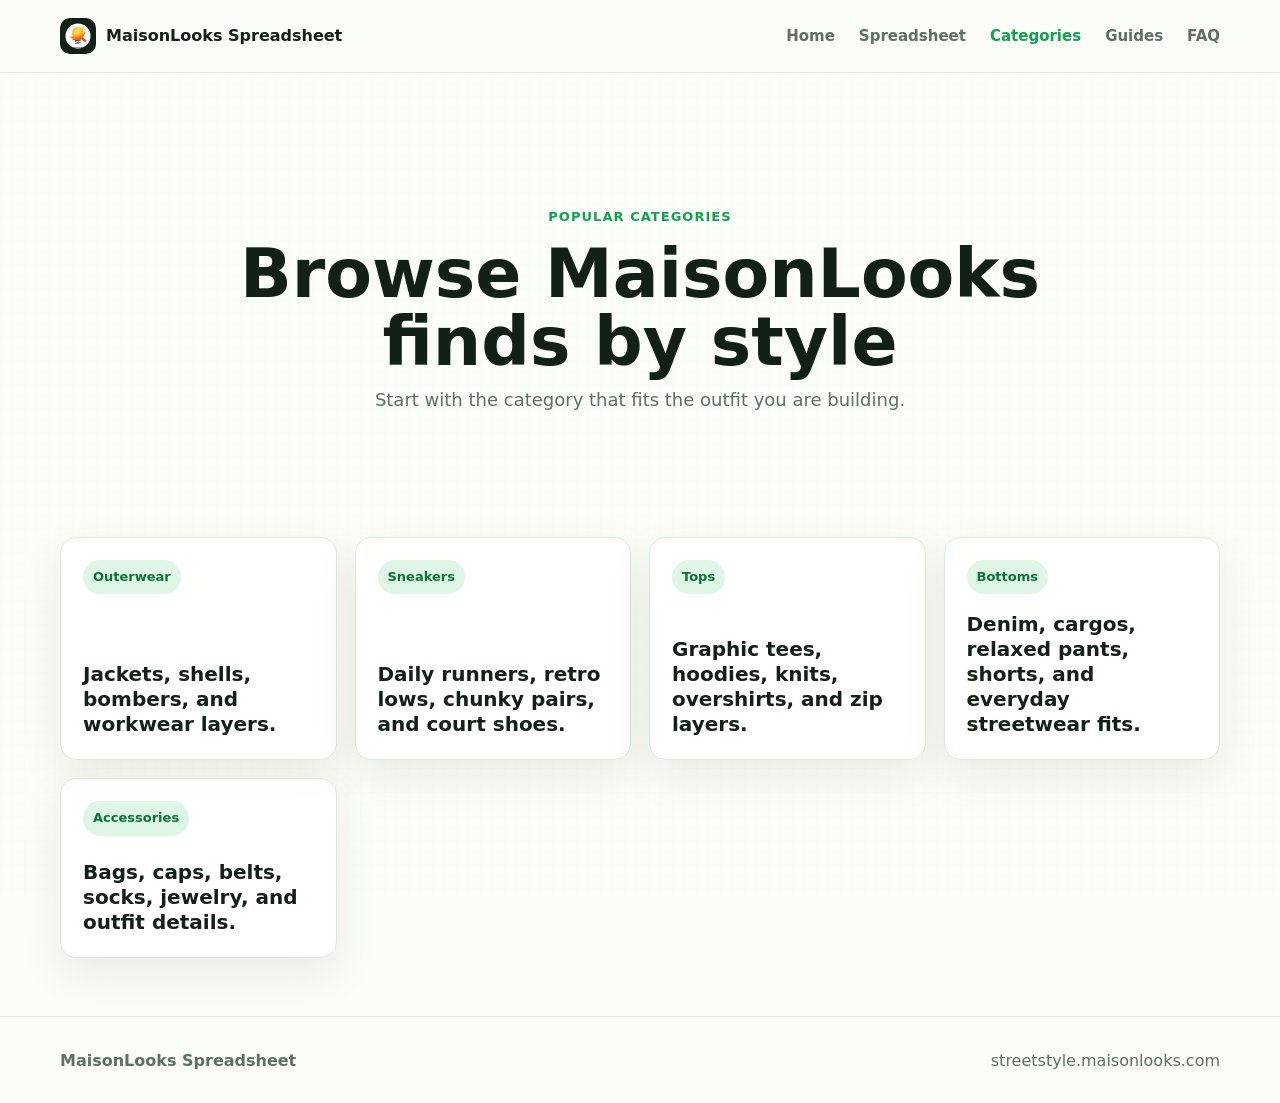
==== categories.html @ 9a5ac703 "Initial sugfinds site" ====
<!doctype html>
<html lang="en">
  <head>
    <meta charset="utf-8" />
    <meta name="viewport" content="width=device-width, initial-scale=1" />
    <title>MaisonLooks Categories | StreetStyle Finds by Style</title>
    <meta name="description" content="Browse MaisonLooks StreetStyle finds by category: outerwear, sneakers, tops, bottoms, and accessories." />
    <link rel="canonical" href="https://sugfinds.com/categories.html" />
    <link rel="icon" href="/assets/site-icon.svg" type="image/svg+xml" />
    <link rel="stylesheet" href="styles.css" />
  </head>
  <body>
    <a class="skip-link" href="#main">Skip to content</a>
    <header class="site-header">
      <nav class="nav" aria-label="Primary navigation">
        <a class="brand" href="index.html"><img class="brand-icon" src="assets/site-icon.svg" alt="SugFinds streetwear spreadsheet finds icon" width="36" height="36" /><span>MaisonLooks Spreadsheet</span></a>
        <div class="nav-links">
          <a href="index.html">Home</a>
          <a href="spreadsheet.html">Spreadsheet</a>
          <a href="categories.html" aria-current="page">Categories</a>
          <a href="guides.html">Guides</a>
          <a href="faq.html">FAQ</a>
        </div>
      </nav>
    </header>
    <main id="main">
      <section class="page-hero">
        <div class="section-inner page-hero-inner">
          <p class="eyebrow">Popular categories</p>
          <h1>Browse MaisonLooks finds by style</h1>
          <p>Start with the category that fits the outfit you are building.</p>
        </div>
      </section>
      <section class="section-inner">
        <div class="category-grid">
          <a class="category-card" href="spreadsheet.html?category=Outerwear">
            <span>Outerwear</span>
            <strong>Jackets, shells, bombers, and workwear layers.</strong>
          </a>
          <a class="category-card" href="spreadsheet.html?category=Sneakers">
            <span>Sneakers</span>
            <strong>Daily runners, retro lows, chunky pairs, and court shoes.</strong>
          </a>
          <a class="category-card" href="spreadsheet.html?category=Tops">
            <span>Tops</span>
            <strong>Graphic tees, hoodies, knits, overshirts, and zip layers.</strong>
          </a>
          <a class="category-card" href="spreadsheet.html?category=Bottoms">
            <span>Bottoms</span>
            <strong>Denim, cargos, relaxed pants, shorts, and everyday streetwear fits.</strong>
          </a>
          <a class="category-card" href="spreadsheet.html?category=Accessories">
            <span>Accessories</span>
            <strong>Bags, caps, belts, socks, jewelry, and outfit details.</strong>
          </a>
        </div>
      </section>
    </main>
    <footer class="footer">
      <div class="section-inner footer-inner">
        <p>MaisonLooks Spreadsheet</p>
        <a href="https://streetstyle.maisonlooks.com/" rel="nofollow sponsored">streetstyle.maisonlooks.com</a>
      </div>
    </footer>
  </body>
</html>
---- styles.css ----
:root {
  color-scheme: light;
  --ink: #122017;
  --muted: #5f6f63;
  --line: #dce9dd;
  --paper: #fbfdf8;
  --panel: #ffffff;
  --soft: #f0f8ed;
  --green: #12a150;
  --green-dark: #0a7336;
  --green-soft: #dff5e5;
  --shadow: 0 16px 45px rgba(18, 32, 23, 0.08);
}

* {
  box-sizing: border-box;
}

html {
  scroll-behavior: smooth;
}

body {
  margin: 0;
  background:
    linear-gradient(rgba(251, 253, 248, 0.9), rgba(251, 253, 248, 0.9)),
    linear-gradient(90deg, rgba(18, 161, 80, 0.08) 1px, transparent 1px),
    linear-gradient(rgba(18, 161, 80, 0.08) 1px, transparent 1px),
    var(--paper);
  background-size: auto, 12px 12px, 12px 12px, auto;
  background-attachment: fixed;
  color: var(--ink);
  font-family:
    Inter, ui-sans-serif, system-ui, -apple-system, BlinkMacSystemFont, "Segoe UI",
    sans-serif;
  font-size: 16px;
  line-height: 1.6;
}

a {
  color: inherit;
}

button,
input {
  font: inherit;
}

.skip-link {
  position: absolute;
  left: 16px;
  top: -60px;
  z-index: 20;
  background: var(--ink);
  color: #fff;
  padding: 10px 14px;
  border-radius: 8px;
}

.skip-link:focus {
  top: 16px;
}

.site-header {
  position: sticky;
  top: 0;
  z-index: 10;
  border-bottom: 1px solid rgba(220, 233, 221, 0.92);
  background: rgba(251, 253, 248, 0.9);
  backdrop-filter: blur(16px);
}

.nav,
.section-inner,
.hero-shell {
  width: min(1160px, calc(100% - 32px));
  margin: 0 auto;
}

.nav {
  min-height: 72px;
  display: flex;
  align-items: center;
  justify-content: space-between;
  gap: 20px;
}

.brand,
.nav-links,
.hero-actions,
.filters,
.segments,
.product-meta,
.product-actions,
.footer-inner {
  display: flex;
  align-items: center;
}

.brand {
  gap: 10px;
  font-weight: 850;
  text-decoration: none;
}

.brand-mark,
.brand-icon {
  display: grid;
  place-items: center;
  width: 36px;
  height: 36px;
  border-radius: 10px;
  background: var(--green);
  color: #fff;
  font-size: 13px;
  font-weight: 950;
}

.brand-icon {
  object-fit: cover;
  background: #fff;
}

.nav-links {
  gap: 24px;
  color: var(--muted);
  font-size: 15px;
  font-weight: 650;
}

.nav-links a,
.footer a,
.button,
.mini-link,
.category-card {
  text-decoration: none;
}

.nav-links a:hover,
.footer a:hover {
  color: var(--green);
}

.nav-links a[aria-current="page"] {
  color: var(--green);
}

.hero {
  padding: 86px 0 48px;
}

.hero-shell {
  display: grid;
  justify-items: center;
  text-align: center;
}

.eyebrow,
.section-kicker {
  margin: 0 0 12px;
  color: var(--green);
  font-size: 13px;
  font-weight: 900;
  letter-spacing: 0.08em;
  text-transform: uppercase;
}

h1,
h2,
h3,
p {
  margin-top: 0;
}

h1 {
  max-width: 920px;
  margin-bottom: 10px;
  font-size: clamp(44px, 7vw, 78px);
  line-height: 1;
  letter-spacing: 0;
}

.hero-subtitle {
  margin-bottom: 18px;
  color: var(--green);
  font-size: clamp(24px, 4vw, 40px);
  font-weight: 900;
  line-height: 1.1;
}

.hero-copy {
  max-width: 760px;
  margin-bottom: 28px;
  color: var(--muted);
  font-size: 18px;
}

.home-hero {
  padding-bottom: 34px;
}

.hero-actions {
  flex-wrap: wrap;
  justify-content: center;
  gap: 12px;
}

.button {
  min-height: 48px;
  display: inline-flex;
  align-items: center;
  justify-content: center;
  border-radius: 10px;
  padding: 12px 20px;
  font-weight: 850;
  transition: transform 180ms ease, background 180ms ease, border-color 180ms ease;
}

.button:hover,
.segment:hover,
.category-card:hover,
.product-card:hover,
.guide-card:hover,
.steps-grid article:hover {
  transform: translateY(-2px);
}

.button.primary {
  background: var(--green);
  color: #fff;
  box-shadow: 0 10px 26px rgba(18, 161, 80, 0.24);
}

.button.primary:hover {
  background: var(--green-dark);
}

.button.secondary {
  border: 1px solid var(--line);
  background: #fff;
  color: var(--ink);
}

.stats-section {
  padding: 0 0 18px;
}

.page-hero {
  padding: 76px 0 6px;
}

.page-hero-inner {
  max-width: 860px;
  text-align: center;
}

.page-hero h1 {
  margin-left: auto;
  margin-right: auto;
  font-size: clamp(40px, 6vw, 68px);
}

.page-hero p:last-child {
  max-width: 680px;
  margin: 0 auto;
  color: var(--muted);
  font-size: 18px;
}

.stats-grid {
  display: grid;
  grid-template-columns: repeat(4, minmax(0, 1fr));
  gap: 16px;
  padding-top: 0;
  padding-bottom: 0;
}

.stats-grid article,
.product-card,
.category-card,
.steps-grid article,
.guide-card,
details,
.filters,
.cta-box {
  border: 1px solid var(--line);
  border-radius: 16px;
  background: rgba(255, 255, 255, 0.9);
  box-shadow: var(--shadow);
}

.stats-grid article {
  display: grid;
  gap: 4px;
  justify-items: center;
  padding: 24px 18px;
  text-align: center;
}

.stats-grid strong {
  color: var(--green);
  font-size: 34px;
  line-height: 1;
}

.stats-grid span {
  color: var(--muted);
  font-weight: 700;
}

.section-inner {
  padding: 58px 0;
}

.section-heading {
  margin: 0 auto 30px;
}

.section-heading.centered {
  max-width: 760px;
  text-align: center;
}

.home-feature {
  padding-top: 38px;
}

.home-paths {
  padding-top: 44px;
}

h2 {
  margin-bottom: 12px;
  font-size: clamp(30px, 4.6vw, 52px);
  line-height: 1.08;
  letter-spacing: 0;
}

h3 {
  margin-bottom: 8px;
  font-size: 20px;
  line-height: 1.25;
}

.section-heading p:last-child,
.product-card p,
.steps-grid p,
.guide-card p,
details p,
.cta-box p {
  color: var(--muted);
}

.filters {
  flex-wrap: wrap;
  justify-content: space-between;
  gap: 18px;
  margin-bottom: 24px;
  padding: 18px;
}

.search-field {
  flex: 1 1 300px;
  display: grid;
  gap: 7px;
  color: var(--muted);
  font-size: 13px;
  font-weight: 800;
}

.search-field input {
  width: 100%;
  min-height: 48px;
  border: 1px solid var(--line);
  border-radius: 12px;
  padding: 0 14px;
  color: var(--ink);
  background: #fff;
  outline: none;
}

.search-field input:focus,
.segment:focus-visible,
.button:focus-visible,
a:focus-visible,
summary:focus-visible {
  outline: 3px solid rgba(18, 161, 80, 0.22);
  outline-offset: 2px;
}

.segments {
  flex-wrap: wrap;
  gap: 8px;
  margin: 0;
  padding: 0;
  border: 0;
}

.segments legend {
  width: 100%;
  margin-bottom: 7px;
  color: var(--muted);
  font-size: 13px;
  font-weight: 800;
}

.segment {
  min-height: 42px;
  border: 1px solid var(--line);
  border-radius: 999px;
  background: #fff;
  color: var(--muted);
  padding: 8px 13px;
  cursor: pointer;
  font-weight: 800;
  transition: transform 180ms ease, background 180ms ease, color 180ms ease;
}

.segment.active {
  border-color: var(--green);
  background: var(--green);
  color: #fff;
}

.product-grid {
  display: grid;
  grid-template-columns: repeat(3, minmax(0, 1fr));
  gap: 18px;
}

.product-card {
  display: grid;
  grid-template-rows: auto 1fr;
  overflow: hidden;
  transition: transform 180ms ease;
}

.product-link-card {
  color: inherit;
  text-decoration: none;
}

.product-link-card .product-actions {
  justify-content: flex-end;
}

.product-card img {
  display: block;
  width: 100%;
  aspect-ratio: 4 / 3;
  object-fit: cover;
  background: var(--soft);
}

.product-body {
  display: grid;
  gap: 12px;
  padding: 18px;
}

.product-meta {
  flex-wrap: wrap;
  gap: 8px;
}

.pill {
  min-height: 28px;
  display: inline-flex;
  align-items: center;
  border-radius: 999px;
  background: var(--green-soft);
  color: var(--green-dark);
  padding: 4px 9px;
  font-size: 12px;
  font-weight: 900;
}

.product-card p {
  margin-bottom: 0;
}

.product-actions {
  justify-content: space-between;
  gap: 12px;
  margin-top: auto;
}

.price {
  font-weight: 950;
}

.mini-link {
  min-height: 40px;
  display: inline-flex;
  align-items: center;
  border-radius: 10px;
  background: var(--ink);
  color: #fff;
  padding: 8px 12px;
  font-weight: 850;
}

.empty-state {
  grid-column: 1 / -1;
  padding: 28px;
  border: 1px dashed var(--line);
  border-radius: 16px;
  background: rgba(255, 255, 255, 0.8);
  color: var(--muted);
  text-align: center;
}

.category-grid,
.guide-grid,
.why-grid {
  display: grid;
  grid-template-columns: repeat(4, minmax(0, 1fr));
  gap: 18px;
}

.guide-grid,
.why-grid {
  grid-template-columns: repeat(3, minmax(0, 1fr));
}

.category-card {
  min-height: 180px;
  display: grid;
  align-content: space-between;
  gap: 18px;
  padding: 22px;
  transition: transform 180ms ease;
}

.category-card span {
  width: fit-content;
  border-radius: 999px;
  background: var(--green-soft);
  color: var(--green-dark);
  padding: 7px 10px;
  font-size: 13px;
  font-weight: 900;
}

.category-card strong {
  font-size: 20px;
  line-height: 1.25;
}

.steps-grid {
  display: grid;
  grid-template-columns: repeat(3, minmax(0, 1fr));
  gap: 18px;
}

.steps-grid article,
.guide-card {
  padding: 24px;
  transition: transform 180ms ease;
}

.steps-grid span {
  width: 44px;
  height: 44px;
  display: grid;
  place-items: center;
  margin-bottom: 18px;
  border-radius: 999px;
  background: var(--green);
  color: #fff;
  font-weight: 950;
}

.guide-card p {
  margin-bottom: 0;
}

.faq-list {
  max-width: 860px;
  display: grid;
  gap: 12px;
  margin: 0 auto;
}

details {
  overflow: hidden;
}

summary {
  cursor: pointer;
  padding: 18px 20px;
  font-weight: 900;
}

details p {
  margin: 0;
  padding: 0 20px 20px;
}

.cta-section {
  padding: 10px 0 70px;
}

.cta-box {
  display: grid;
  justify-items: center;
  text-align: center;
  padding: 46px 24px;
}

.cta-box h2 {
  max-width: 720px;
}

.cta-box p {
  max-width: 620px;
  margin-bottom: 24px;
}

.footer {
  border-top: 1px solid var(--line);
  background: rgba(251, 253, 248, 0.9);
}

.footer-inner {
  min-height: 86px;
  justify-content: space-between;
  gap: 16px;
  padding: 24px 0;
  color: var(--muted);
}

.footer p {
  margin: 0;
  font-weight: 800;
}

@media (max-width: 940px) {
  .nav {
    min-height: auto;
    align-items: flex-start;
    flex-direction: column;
    padding: 16px 0;
  }

  .nav-links {
    width: 100%;
    gap: 18px;
    overflow-x: auto;
    padding-bottom: 3px;
  }

  .hero {
    padding-top: 76px;
  }

  .stats-grid,
  .product-grid,
  .category-grid,
  .guide-grid,
  .why-grid,
  .steps-grid {
    grid-template-columns: repeat(2, minmax(0, 1fr));
  }
}

@media (max-width: 640px) {
  .hero {
    padding: 58px 0 44px;
  }

  .section-inner {
    padding: 52px 0;
  }

  .stats-grid,
  .product-grid,
  .category-grid,
  .guide-grid,
  .why-grid,
  .steps-grid {
    grid-template-columns: 1fr;
  }

  .filters,
  .footer-inner,
  .product-actions {
    align-items: stretch;
    flex-direction: column;
  }

  .button,
  .mini-link {
    width: 100%;
  }

  .hero-copy {
    font-size: 17px;
  }
}

@media (prefers-reduced-motion: reduce) {
  *,
  *::before,
  *::after {
    scroll-behavior: auto !important;
    transition-duration: 0.01ms !important;
    animation-duration: 0.01ms !important;
    animation-iteration-count: 1 !important;
  }
}
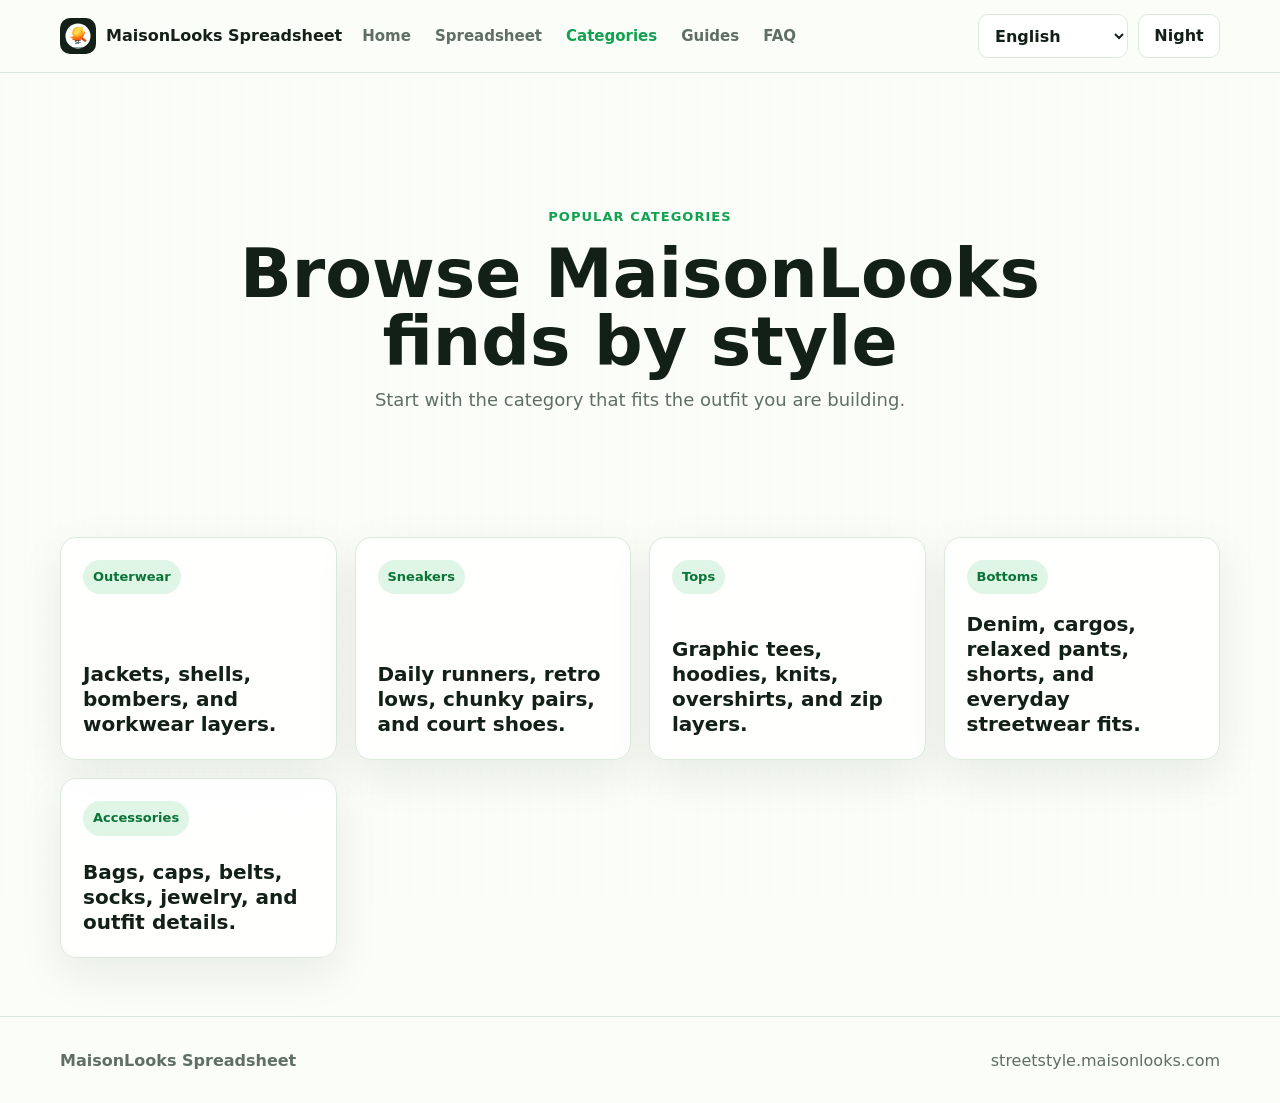
==== commit e80f5330: "Add language and night mode controls" ====
--- a/categories.html
+++ b/categories.html
@@ -62,5 +62,6 @@
         <a href="https://streetstyle.maisonlooks.com/" rel="nofollow sponsored">streetstyle.maisonlooks.com</a>
       </div>
     </footer>
+    <script src="script.js"></script>
   </body>
 </html>
--- a/styles.css
+++ b/styles.css
@@ -10,6 +10,30 @@
   --green-dark: #0a7336;
   --green-soft: #dff5e5;
   --shadow: 0 16px 45px rgba(18, 32, 23, 0.08);
+  --header-bg: rgba(251, 253, 248, 0.9);
+  --panel-bg: rgba(255, 255, 255, 0.9);
+  --input-bg: #ffffff;
+  --grid-line: rgba(18, 161, 80, 0.08);
+  --page-wash: rgba(251, 253, 248, 0.9);
+}
+
+:root[data-theme="dark"] {
+  color-scheme: dark;
+  --ink: #eff8f1;
+  --muted: #b5c5b9;
+  --line: #294134;
+  --paper: #0d1510;
+  --panel: #142019;
+  --soft: #17291f;
+  --green: #39d47b;
+  --green-dark: #8af0b0;
+  --green-soft: #183c28;
+  --shadow: 0 18px 48px rgba(0, 0, 0, 0.34);
+  --header-bg: rgba(13, 21, 16, 0.9);
+  --panel-bg: rgba(20, 32, 25, 0.92);
+  --input-bg: #101a14;
+  --grid-line: rgba(57, 212, 123, 0.08);
+  --page-wash: rgba(13, 21, 16, 0.9);
 }
 
 * {
@@ -23,9 +47,9 @@
 body {
   margin: 0;
   background:
-    linear-gradient(rgba(251, 253, 248, 0.9), rgba(251, 253, 248, 0.9)),
-    linear-gradient(90deg, rgba(18, 161, 80, 0.08) 1px, transparent 1px),
-    linear-gradient(rgba(18, 161, 80, 0.08) 1px, transparent 1px),
+    linear-gradient(var(--page-wash), var(--page-wash)),
+    linear-gradient(90deg, var(--grid-line) 1px, transparent 1px),
+    linear-gradient(var(--grid-line) 1px, transparent 1px),
     var(--paper);
   background-size: auto, 12px 12px, 12px 12px, auto;
   background-attachment: fixed;
@@ -42,7 +66,8 @@
 }
 
 button,
-input {
+input,
+select {
   font: inherit;
 }
 
@@ -65,8 +90,8 @@
   position: sticky;
   top: 0;
   z-index: 10;
-  border-bottom: 1px solid rgba(220, 233, 221, 0.92);
-  background: rgba(251, 253, 248, 0.9);
+  border-bottom: 1px solid var(--line);
+  background: var(--header-bg);
   backdrop-filter: blur(16px);
 }
 
@@ -128,6 +153,51 @@
   font-weight: 650;
 }
 
+.site-controls {
+  display: flex;
+  align-items: center;
+  gap: 10px;
+  margin-left: auto;
+}
+
+.language-control select,
+.theme-toggle {
+  min-height: 44px;
+  border: 1px solid var(--line);
+  border-radius: 10px;
+  background: var(--input-bg);
+  color: var(--ink);
+  font-weight: 750;
+}
+
+.language-control select {
+  min-width: 136px;
+  padding: 0 12px;
+  cursor: pointer;
+}
+
+.theme-toggle {
+  min-width: 82px;
+  padding: 0 14px;
+  cursor: pointer;
+  transition: background 180ms ease, border-color 180ms ease, color 180ms ease;
+}
+
+.theme-toggle[aria-pressed="true"] {
+  border-color: var(--green);
+  background: var(--green-soft);
+  color: var(--green-dark);
+}
+
+.visually-hidden {
+  position: absolute;
+  width: 1px;
+  height: 1px;
+  overflow: hidden;
+  clip: rect(0 0 0 0);
+  white-space: nowrap;
+}
+
 .nav-links a,
 .footer a,
 .button,
@@ -237,7 +307,7 @@
 
 .button.secondary {
   border: 1px solid var(--line);
-  background: #fff;
+  background: var(--input-bg);
   color: var(--ink);
 }
 
@@ -285,7 +355,7 @@
 .cta-box {
   border: 1px solid var(--line);
   border-radius: 16px;
-  background: rgba(255, 255, 255, 0.9);
+  background: var(--panel-bg);
   box-shadow: var(--shadow);
 }
 
@@ -375,11 +445,13 @@
   border-radius: 12px;
   padding: 0 14px;
   color: var(--ink);
-  background: #fff;
+  background: var(--input-bg);
   outline: none;
 }
 
 .search-field input:focus,
+.language-control select:focus-visible,
+.theme-toggle:focus-visible,
 .segment:focus-visible,
 .button:focus-visible,
 a:focus-visible,
@@ -408,7 +480,7 @@
   min-height: 42px;
   border: 1px solid var(--line);
   border-radius: 999px;
-  background: #fff;
+  background: var(--input-bg);
   color: var(--muted);
   padding: 8px 13px;
   cursor: pointer;
@@ -505,7 +577,7 @@
   padding: 28px;
   border: 1px dashed var(--line);
   border-radius: 16px;
-  background: rgba(255, 255, 255, 0.8);
+  background: var(--panel-bg);
   color: var(--muted);
   text-align: center;
 }
@@ -619,7 +691,7 @@
 
 .footer {
   border-top: 1px solid var(--line);
-  background: rgba(251, 253, 248, 0.9);
+  background: var(--header-bg);
 }
 
 .footer-inner {
@@ -648,6 +720,12 @@
     gap: 18px;
     overflow-x: auto;
     padding-bottom: 3px;
+  }
+
+  .site-controls {
+    width: 100%;
+    margin-left: 0;
+    justify-content: space-between;
   }
 
   .hero {
@@ -687,6 +765,16 @@
   .product-actions {
     align-items: stretch;
     flex-direction: column;
+  }
+
+  .site-controls {
+    align-items: stretch;
+    flex-direction: column;
+  }
+
+  .language-control select,
+  .theme-toggle {
+    width: 100%;
   }
 
   .button,
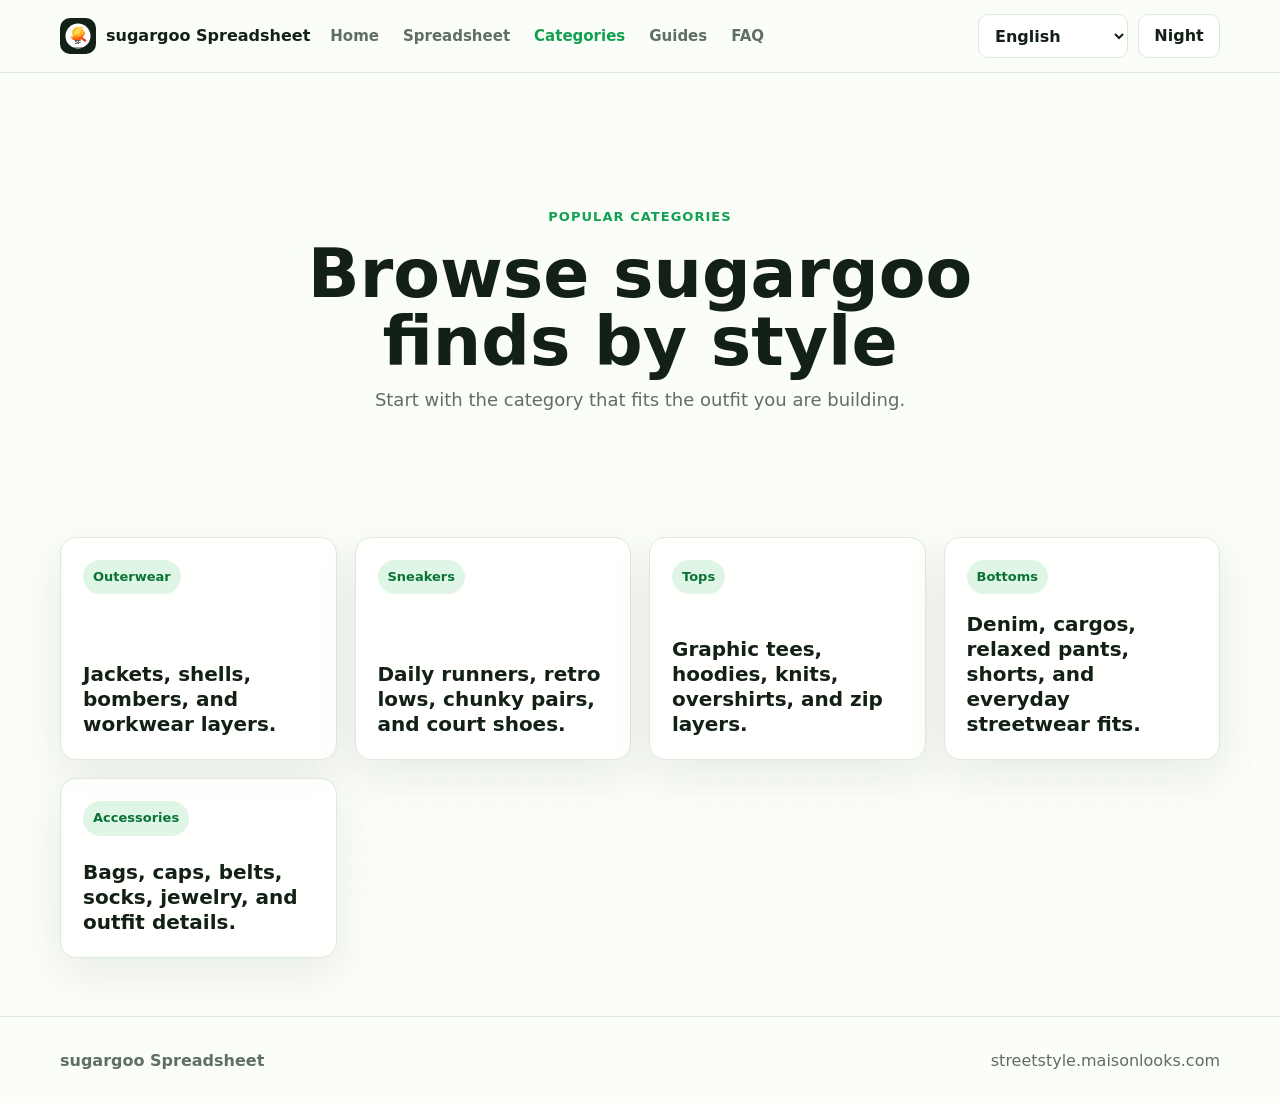
==== commit fd804a2c: "Update Sugargoo content and guides" ====
--- a/categories.html
+++ b/categories.html
@@ -3,8 +3,8 @@
   <head>
     <meta charset="utf-8" />
     <meta name="viewport" content="width=device-width, initial-scale=1" />
-    <title>MaisonLooks Categories | StreetStyle Finds by Style</title>
-    <meta name="description" content="Browse MaisonLooks StreetStyle finds by category: outerwear, sneakers, tops, bottoms, and accessories." />
+    <title>sugargoo Categories | StreetStyle Finds by Style</title>
+    <meta name="description" content="Browse sugargoo StreetStyle finds by category: outerwear, sneakers, tops, bottoms, and accessories." />
     <link rel="canonical" href="https://sugfinds.com/categories.html" />
     <link rel="icon" href="/assets/site-icon.svg" type="image/svg+xml" />
     <link rel="stylesheet" href="styles.css" />
@@ -13,7 +13,7 @@
     <a class="skip-link" href="#main">Skip to content</a>
     <header class="site-header">
       <nav class="nav" aria-label="Primary navigation">
-        <a class="brand" href="index.html"><img class="brand-icon" src="assets/site-icon.svg" alt="SugFinds streetwear spreadsheet finds icon" width="36" height="36" /><span>MaisonLooks Spreadsheet</span></a>
+        <a class="brand" href="index.html"><img class="brand-icon" src="assets/site-icon.svg" alt="SugFinds streetwear spreadsheet finds icon" width="36" height="36" /><span>sugargoo Spreadsheet</span></a>
         <div class="nav-links">
           <a href="index.html">Home</a>
           <a href="spreadsheet.html">Spreadsheet</a>
@@ -27,7 +27,7 @@
       <section class="page-hero">
         <div class="section-inner page-hero-inner">
           <p class="eyebrow">Popular categories</p>
-          <h1>Browse MaisonLooks finds by style</h1>
+          <h1>Browse sugargoo finds by style</h1>
           <p>Start with the category that fits the outfit you are building.</p>
         </div>
       </section>
@@ -58,7 +58,7 @@
     </main>
     <footer class="footer">
       <div class="section-inner footer-inner">
-        <p>MaisonLooks Spreadsheet</p>
+        <p>sugargoo Spreadsheet</p>
         <a href="https://streetstyle.maisonlooks.com/" rel="nofollow sponsored">streetstyle.maisonlooks.com</a>
       </div>
     </footer>
--- a/styles.css
+++ b/styles.css
@@ -647,6 +647,101 @@
   margin-bottom: 0;
 }
 
+.guide-article-section {
+  padding-top: 10px;
+}
+
+.long-guide {
+  max-width: 900px;
+  margin: 0 auto;
+  padding: 34px;
+  border: 1px solid var(--line);
+  border-radius: 16px;
+  background: var(--panel-bg);
+  box-shadow: var(--shadow);
+}
+
+.long-guide h2 {
+  max-width: 760px;
+}
+
+.guide-lead {
+  max-width: 780px;
+  color: var(--muted);
+  font-size: 18px;
+}
+
+.article-copy {
+  display: grid;
+  gap: 18px;
+  margin-top: 26px;
+}
+
+.article-copy p {
+  margin: 0;
+  color: var(--muted);
+}
+
+.guide-steps {
+  display: grid;
+  gap: 18px;
+  margin: 28px 0 0;
+  padding: 0;
+  list-style: none;
+  counter-reset: guide-step;
+}
+
+.guide-steps li {
+  position: relative;
+  display: grid;
+  gap: 8px;
+  padding: 20px 20px 20px 76px;
+  border: 1px solid var(--line);
+  border-radius: 14px;
+  background: var(--input-bg);
+  counter-increment: guide-step;
+}
+
+.guide-steps li::before {
+  content: counter(guide-step);
+  position: absolute;
+  left: 20px;
+  top: 22px;
+  width: 36px;
+  height: 36px;
+  display: grid;
+  place-items: center;
+  border-radius: 999px;
+  background: var(--green);
+  color: #fff;
+  font-weight: 950;
+}
+
+.guide-steps h3,
+.guide-steps p,
+.guide-note p {
+  margin: 0;
+}
+
+.guide-steps p,
+.guide-note p {
+  color: var(--muted);
+}
+
+.guide-note {
+  display: grid;
+  gap: 6px;
+  margin-top: 22px;
+  padding: 18px 20px;
+  border: 1px solid var(--line);
+  border-radius: 14px;
+  background: var(--soft);
+}
+
+.guide-note strong {
+  color: var(--green-dark);
+}
+
 .faq-list {
   max-width: 860px;
   display: grid;
@@ -784,6 +879,19 @@
 
   .hero-copy {
     font-size: 17px;
+  }
+
+  .long-guide {
+    padding: 24px 18px;
+  }
+
+  .guide-steps li {
+    padding: 72px 18px 18px;
+  }
+
+  .guide-steps li::before {
+    left: 18px;
+    top: 18px;
   }
 }
 
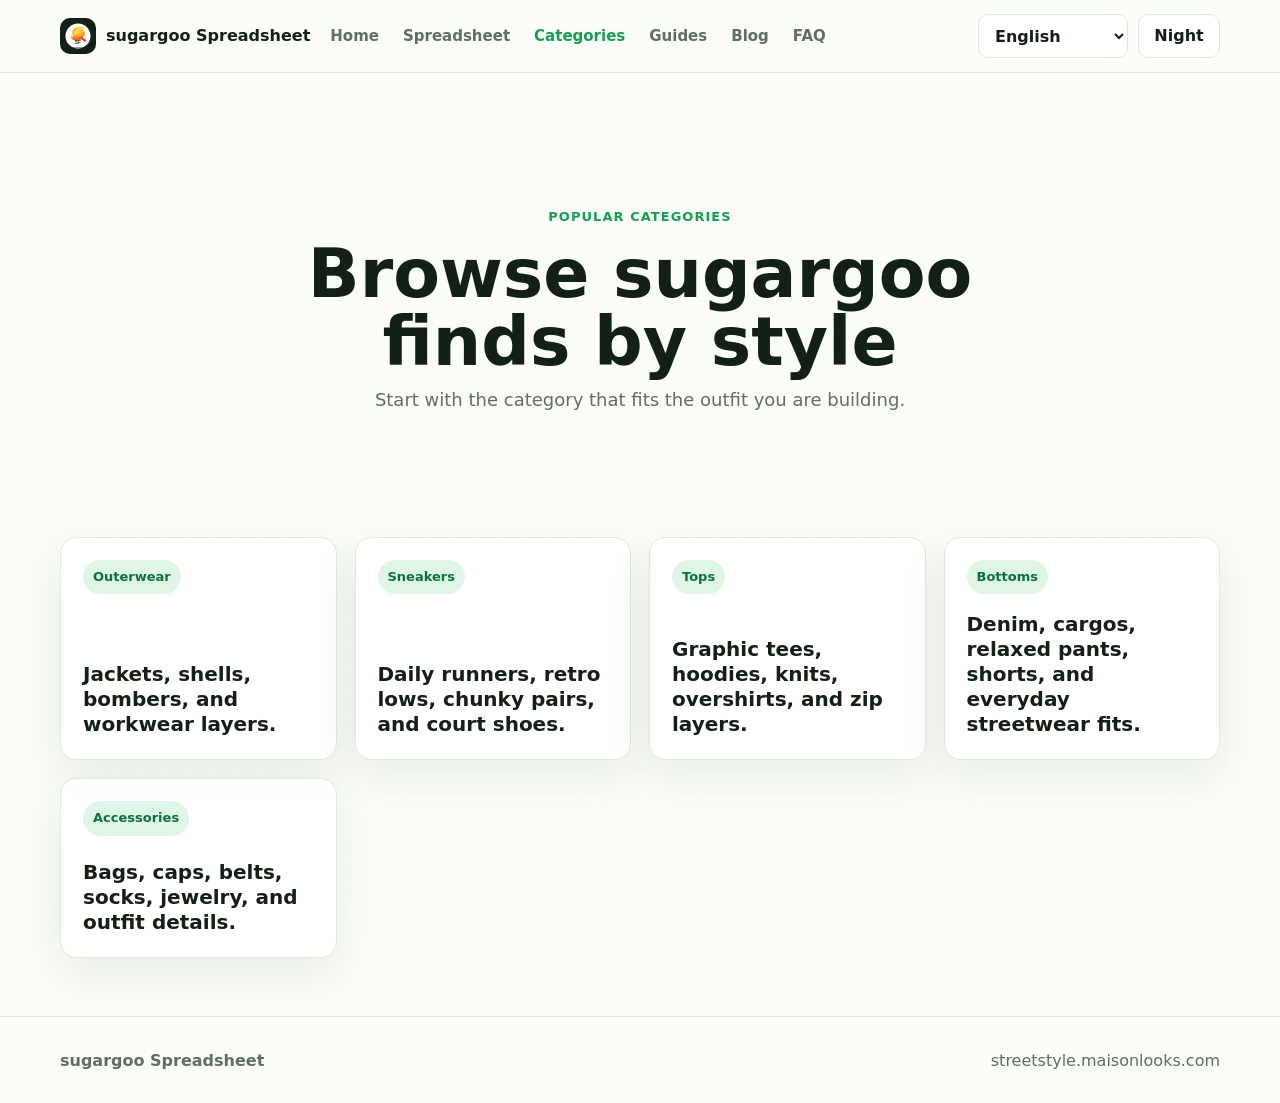
==== commit 715fdf69: "update SEO copy and product cards" ====
--- a/categories.html
+++ b/categories.html
@@ -19,6 +19,7 @@
           <a href="spreadsheet.html">Spreadsheet</a>
           <a href="categories.html" aria-current="page">Categories</a>
           <a href="guides.html">Guides</a>
+          <a href="blog.html">Blog</a>
           <a href="faq.html">FAQ</a>
         </div>
       </nav>
--- a/styles.css
+++ b/styles.css
@@ -311,6 +311,55 @@
   color: var(--ink);
 }
 
+.hero-search {
+  width: min(100%, 840px);
+  margin-top: 22px;
+  display: grid;
+  grid-template-columns: minmax(0, 1fr) auto;
+  gap: 10px;
+  border: 1px solid rgba(18, 161, 80, 0.34);
+  border-radius: 16px;
+  padding: 10px;
+  background: rgba(240, 255, 246, 0.9);
+  box-shadow:
+    0 0 0 8px rgba(35, 202, 112, 0.08),
+    0 18px 46px rgba(18, 161, 80, 0.2);
+}
+
+.hero-search input {
+  min-width: 0;
+  border: 1px solid rgba(18, 161, 80, 0.28);
+  border-radius: 12px;
+  padding: 14px 16px;
+  background: #fff;
+  color: var(--ink);
+  font: inherit;
+  font-size: 17px;
+  outline: none;
+}
+
+.hero-search input:focus {
+  border-color: var(--green);
+  box-shadow: 0 0 0 4px rgba(35, 202, 112, 0.2);
+}
+
+.hero-search button {
+  min-height: 52px;
+  border: 0;
+  border-radius: 12px;
+  padding: 0 24px;
+  background: var(--green);
+  color: #fff;
+  font: inherit;
+  font-weight: 900;
+  cursor: pointer;
+  box-shadow: 0 10px 24px rgba(18, 161, 80, 0.26);
+}
+
+.hero-search button:hover {
+  background: var(--green-dark);
+}
+
 .stats-section {
   padding: 0 0 18px;
 }
@@ -584,6 +633,7 @@
 
 .category-grid,
 .guide-grid,
+.blog-grid,
 .why-grid {
   display: grid;
   grid-template-columns: repeat(4, minmax(0, 1fr));
@@ -591,6 +641,7 @@
 }
 
 .guide-grid,
+.blog-grid,
 .why-grid {
   grid-template-columns: repeat(3, minmax(0, 1fr));
 }
@@ -631,6 +682,81 @@
   transition: transform 180ms ease;
 }
 
+.blog-card {
+  display: grid;
+  gap: 14px;
+  align-content: start;
+  padding: 24px;
+  border: 1px solid var(--line);
+  border-radius: 16px;
+  background: var(--panel-bg);
+  box-shadow: var(--shadow);
+  transition: transform 180ms ease;
+}
+
+.blog-card:hover {
+  transform: translateY(-2px);
+}
+
+.blog-card span {
+  width: fit-content;
+  border-radius: 999px;
+  background: var(--green-soft);
+  color: var(--green-dark);
+  padding: 6px 10px;
+  font-size: 12px;
+  font-weight: 900;
+}
+
+.blog-card h2 {
+  margin-bottom: 0;
+  font-size: 24px;
+}
+
+.blog-card p {
+  margin-bottom: 4px;
+  color: var(--muted);
+}
+
+.article-meta {
+  margin: 0;
+  color: var(--muted);
+  font-size: 14px;
+  font-weight: 700;
+}
+
+.article-page {
+  width: min(900px, calc(100% - 32px));
+  margin: 0 auto;
+  padding: 72px 0;
+}
+
+.breadcrumb {
+  display: inline-flex;
+  margin-bottom: 26px;
+  color: var(--muted);
+  font-weight: 800;
+  text-decoration: none;
+}
+
+.breadcrumb:hover {
+  color: var(--green);
+}
+
+.article-header {
+  margin-bottom: 30px;
+}
+
+.article-page h1 {
+  max-width: 860px;
+  margin-bottom: 14px;
+}
+
+.article-copy h2 {
+  margin: 10px 0 0;
+  font-size: clamp(24px, 3vw, 34px);
+}
+
 .steps-grid span {
   width: 44px;
   height: 44px;
@@ -831,6 +957,7 @@
   .product-grid,
   .category-grid,
   .guide-grid,
+  .blog-grid,
   .why-grid,
   .steps-grid {
     grid-template-columns: repeat(2, minmax(0, 1fr));
@@ -850,6 +977,7 @@
   .product-grid,
   .category-grid,
   .guide-grid,
+  .blog-grid,
   .why-grid,
   .steps-grid {
     grid-template-columns: 1fr;
@@ -874,6 +1002,15 @@
 
   .button,
   .mini-link {
+    width: 100%;
+  }
+
+  .hero-search {
+    grid-template-columns: 1fr;
+    padding: 9px;
+  }
+
+  .hero-search button {
     width: 100%;
   }
 
